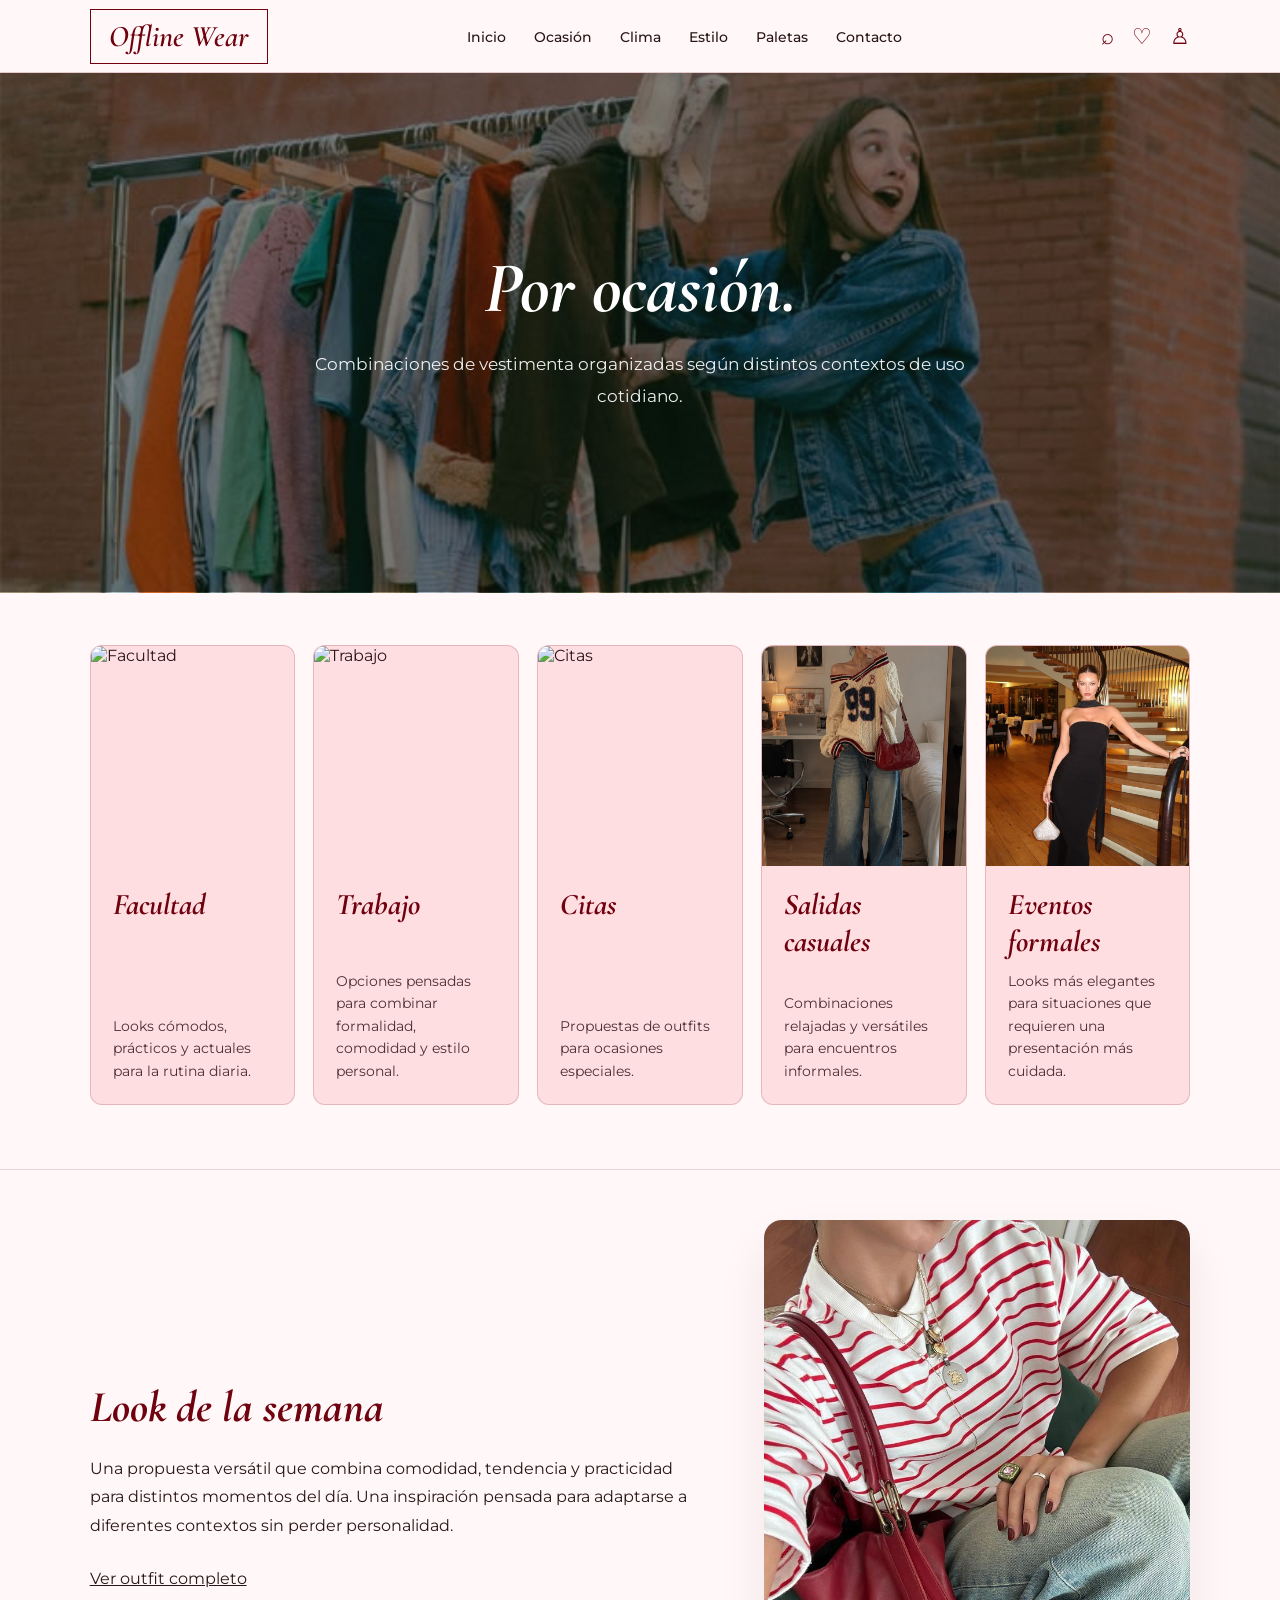
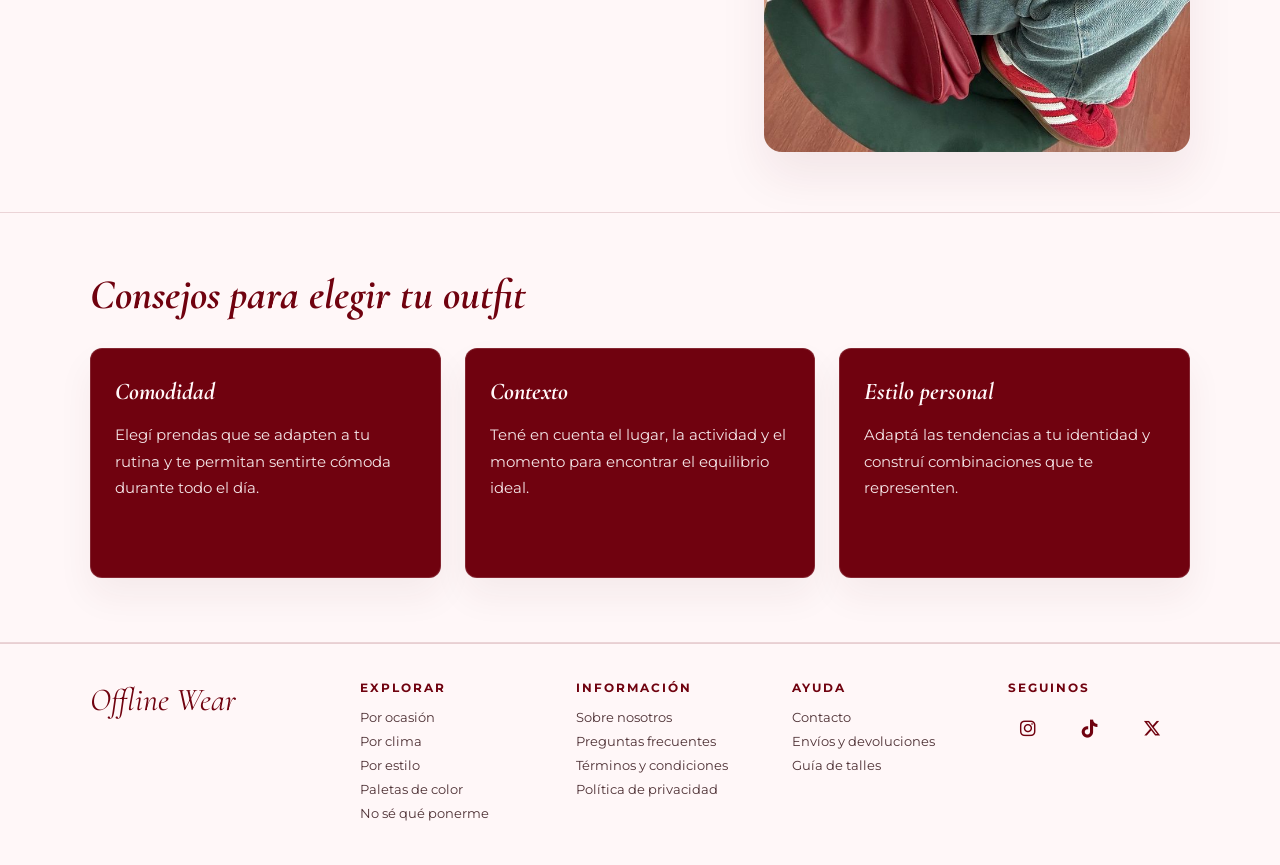
==== pages/ocasion.html @ 6c84d2c4 "proyecto integrador offline wear" ====
<!DOCTYPE html>
<html lang="es">
<head>
    <meta charset="UTF-8">
    <meta name="viewport" content="width=device-width, initial-scale=1.0">
    <title>Outfits por ocasión | Offline Wear</title>
    <link rel="stylesheet" href="https://cdnjs.cloudflare.com/ajax/libs/font-awesome/6.4.0/css/all.min.css">
    <link rel="stylesheet" href="../css/estilos-generales.css">
    <link rel="stylesheet" href="../css/ocasion.css">
</head>

<body>

    <header class="header">
        <div class="nav-principal">
            <div class="logo">Offline Wear</div>

            <nav>
                <ul>
                    <li><a href="../index.html">Inicio</a></li>
                    <li><a href="ocasion.html">Ocasión</a></li>
                    <li><a href="clima.html">Clima</a></li>
                    <li><a href="estilo.html">Estilo</a></li>
                    <li><a href="paletas.html">Paletas</a></li>
                    <li><a href="contacto.html">Contacto</a></li>
                </ul>
            </nav>

            <div class="iconos">
                <span>⌕</span>
                <span>♡</span>
                <span>♙</span>
            </div>
        </div>
    </header>

    <main>
        <section class="pagina-hero">
            <div class="hero-contenido">
                <h1>Por ocasión.</h1>
                <p>Combinaciones de vestimenta organizadas según distintos contextos de uso cotidiano.</p>
            </div>
        </section>

        <section class="tarjetas-ocasion">
            <article>
                <div class="card-imagen">
                    <img src="../imagenes/facultad.jpg" alt="Facultad">
                </div>
                <h2>Facultad</h2>
                <p>Looks cómodos, prácticos y actuales para la rutina diaria.</p>
            </article>

            <article>
                <div class="card-imagen">
                    <img src="../imagenes/trabajo.jpg" alt="Trabajo">
                </div>
                <h2>Trabajo</h2>
                <p>Opciones pensadas para combinar formalidad, comodidad y estilo personal.</p>
            </article>

            <article>
                <div class="card-imagen">
                    <img src="../imagenes/citas.jpg" alt="Citas">
                </div>
                <h2>Citas</h2>
                <p>Propuestas de outfits para ocasiones especiales.</p>
            </article>

            <article>
                <div class="card-imagen">
                    <img src="../imagenes/salidascasuales.JPG" alt="Salidas casuales">
                </div>
                <h2>Salidas casuales</h2>
                <p>Combinaciones relajadas y versátiles para encuentros informales.</p>
            </article>

            <article>
                <div class="card-imagen">
                    <img src="../imagenes/eventosformales.JPG" alt="Eventos formales">
                </div>
                <h2>Eventos formales</h2>
                <p>Looks más elegantes para situaciones que requieren una presentación más cuidada.</p>
            </article>
        </section>

        <section class="inspiracion-destacada">
            <div class="inspiracion-contenido">
                <div class="destacada-texto">
                    <h2>Look de la semana</h2>
                    <p>Una propuesta versátil que combina comodidad, tendencia y practicidad para distintos momentos del día. Una inspiración pensada para adaptarse a diferentes contextos sin perder personalidad.</p>
                    <a href="#" class="boton">Ver outfit completo</a>
                </div>
                <div class="destacada-imagen">
                    <img src="../imagenes/lookdelasemana.JPG" alt="Look de la semana">
                </div>
            </div>
        </section>

        <section class="consejos-outfit">
            <h2>Consejos para elegir tu outfit</h2>
            <div class="grid-consejos">
                <article>
                    <h3>Comodidad</h3>
                    <p>Elegí prendas que se adapten a tu rutina y te permitan sentirte cómoda durante todo el día.</p>
                </article>
                <article>
                    <h3>Contexto</h3>
                    <p>Tené en cuenta el lugar, la actividad y el momento para encontrar el equilibrio ideal.</p>
                </article>
                <article>
                    <h3>Estilo personal</h3>
                    <p>Adaptá las tendencias a tu identidad y construí combinaciones que te representen.</p>
                </article>
            </div>
        </section>
    </main>

    <footer class="footer-completo">
        <div class="footer-logo">Offline Wear</div>

        <div class="footer-columna">
            <h3>Explorar</h3>
            <a href="ocasion.html">Por ocasión</a>
            <a href="clima.html">Por clima</a>
            <a href="estilo.html">Por estilo</a>
            <a href="paletas.html">Paletas de color</a>
            <a href="no-se-que-ponerme.html">No sé qué ponerme</a>
        </div>

        <div class="footer-columna">
            <h3>Información</h3>
            <a href="../index.html#filosofia">Sobre nosotros</a>
            <a href="#">Preguntas frecuentes</a>
            <a href="#">Términos y condiciones</a>
            <a href="#">Política de privacidad</a>
        </div>

        <div class="footer-columna">
            <h3>Ayuda</h3>
            <a href="contacto.html">Contacto</a>
            <a href="#">Envíos y devoluciones</a>
            <a href="#">Guía de talles</a>
        </div>

        <div class="footer-columna">
            <h3>Seguinos</h3>
            <div class="footer-redes">
                <a href="#" title="Instagram" aria-label="Instagram">
                    <i class="fab fa-instagram"></i>
                </a>
                <a href="#" title="TikTok" aria-label="TikTok">
                    <i class="fab fa-tiktok"></i>
                </a>
                <a href="#" title="X (Twitter)" aria-label="X (Twitter)">
                    <i class="fab fa-x-twitter"></i>
                </a>
            </div>
        </div>
            </div>
        </div>
    </footer>

</body>
</html>
---- css/estilos-generales.css ----
@import url('https://fonts.googleapis.com/css2?family=Cormorant+Garamond:ital,wght@0,400;0,600;1,500;1,600&family=Montserrat:wght@300;400;500;600;700&display=swap');

:root {
    --rosewood: #70020f;
    --misty-rose: #ffdee2;
    --blush: #fff7f8;
    --text-dark: #2a1618;
    --text-soft: #4d3034;
    --border: rgba(112, 2, 15, 0.18);
    --border-soft: rgba(112, 2, 15, 0.14);
}

* {
    margin: 0;
    padding: 0;
    box-sizing: border-box;
}

body {
    font-family: 'Montserrat', Arial, sans-serif;
    background-color: var(--misty-rose);
    color: var(--text-dark);
}

img {
    max-width: 100%;
    display: block;
}

a {
    color: inherit;
}

.subtitulo {
    text-transform: uppercase;
    letter-spacing: 3px;
    font-size: 13px;
    font-weight: 600;
    color: var(--rosewood);
    margin-bottom: 8px;
}

.header {
    background-color: var(--blush);
    border-bottom: 1px solid var(--border);
}

.nav-principal {
    min-height: 72px;
    padding: 0 7%;
    display: flex;
    align-items: center;
    justify-content: space-between;
    gap: 24px;
}

.logo {
    font-family: 'Cormorant Garamond', Georgia, serif;
    font-style: italic;
    font-size: 30px;
    font-weight: 600;
    color: var(--rosewood);
    border: 1px solid var(--rosewood);
    padding: 8px 18px;
    text-decoration: none;
}

nav ul {
    list-style: none;
    display: flex;
    align-items: center;
    gap: 28px;
}

nav a {
    color: var(--text-dark);
    text-decoration: none;
    font-size: 14px;
    font-weight: 500;
}

nav a:hover {
    color: var(--rosewood);
}

.iconos {
    display: flex;
    gap: 18px;
    color: var(--rosewood);
    font-size: 22px;
}

.footer-completo {
    background-color: var(--blush);
    color: var(--text-dark);
    padding: 36px 7%;
    display: grid;
    grid-template-columns: 1.3fr repeat(4, 1fr);
    gap: 34px;
    border-top: 1px solid rgba(112, 2, 15, 0.16);
}

.footer-logo {
    font-family: 'Cormorant Garamond', Georgia, serif;
    font-style: italic;
    font-size: 32px;
    color: var(--rosewood);
}

.footer-columna h3 {
    text-transform: uppercase;
    letter-spacing: 2px;
    font-size: 12px;
    color: var(--rosewood);
    margin-bottom: 14px;
}

.footer-columna a {
    display: block;
    color: var(--text-soft);
    text-decoration: none;
    font-size: 13px;
    margin-bottom: 8px;
}

.footer-columna a:hover {
    color: var(--rosewood);
}

.footer-redes {
    display: flex;
    gap: 22px;
}

.footer-redes a {
    width: 40px;
    height: 40px;
    display: flex;
    align-items: center;
    justify-content: center;
    color: var(--rosewood);
    text-decoration: none;
    font-size: 18px;
    transition: color 0.28s ease, transform 0.28s ease;
}

.footer-redes a:hover {
    color: rgba(112, 2, 15, 0.7);
    transform: translateY(-3px);
}

@media (max-width: 900px) {
    .nav-principal {
        flex-direction: column;
        padding: 22px 6%;
    }

    nav ul {
        flex-wrap: wrap;
        justify-content: center;
        gap: 16px;
    }

    .iconos {
        display: none;
    }

    .footer-completo {
        grid-template-columns: 1fr 1fr;
    }
}

@media (max-width: 600px) {
    .footer-completo {
        grid-template-columns: 1fr;
    }
}
---- css/ocasion.css ----
.pagina-hero {
    position: relative;
    min-height: 520px;
    display: flex;
    align-items: center;
    justify-content: center;
    text-align: center;
    padding: 100px 7% 100px;
    background-image: linear-gradient(rgba(11, 10, 13, 0.44), rgba(11, 10, 13, 0.44)), url("../imagenes/hero-ocasion.JPG");
    background-size: cover;
    background-position: center;
    background-repeat: no-repeat;
    border-bottom: 1px solid rgba(255, 255, 255, 0.12);
    color: #ffffff;
}

.pagina-hero .hero-contenido {
    max-width: 760px;
    z-index: 1;
}

.pagina-hero h1 {
    font-family: 'Cormorant Garamond', Georgia, serif;
    font-style: italic;
    font-size: clamp(48px, 6vw, 72px);
    line-height: 1.02;
    color: #fff;
    margin-bottom: 22px;
}

.pagina-hero p {
    max-width: 680px;
    margin: 0 auto;
    font-size: 17px;
    line-height: 1.9;
    color: rgba(255, 255, 255, 0.92);
}

.tarjetas-ocasion {
    background-color: var(--blush);
    padding: 52px 7% 64px;
    display: grid;
    grid-template-columns: repeat(5, 1fr);
    gap: 18px;
    border-bottom: 1px solid var(--border-soft);
}

.tarjetas-ocasion article {
    min-height: auto;
    padding: 0;
    background-color: var(--misty-rose);
    border: 1px solid var(--border);
    border-radius: 12px;
    overflow: hidden;
    display: grid;
    grid-template-rows: auto 1fr;
}

.card-imagen {
    overflow: hidden;
}

.card-imagen img {
    width: 100%;
    height: 220px;
    object-fit: cover;
    display: block;
    transition: transform 0.45s ease;
}

.tarjetas-ocasion article:hover .card-imagen img {
    transform: scale(1.04);
}

.tarjetas-ocasion h2 {
    font-family: 'Cormorant Garamond', Georgia, serif;
    font-style: italic;
    font-size: 30px;
    color: var(--rosewood);
    margin: 20px 22px 10px;
}

.tarjetas-ocasion p {
    font-size: 14px;
    line-height: 1.6;
    color: var(--text-soft);
    margin: 0 22px 22px;
}

.inspiracion-destacada {
    background-color: var(--blush);
    padding: 50px 7% 60px;
    border-bottom: 1px solid var(--border-soft);
}

.inspiracion-contenido {
    display: grid;
    grid-template-columns: 1.2fr 0.8fr;
    gap: 36px;
    align-items: center;
    max-width: 1200px;
    margin: 0 auto;
}

.destacada-texto h2 {
    font-family: 'Cormorant Garamond', Georgia, serif;
    font-style: italic;
    font-size: 44px;
    color: var(--rosewood);
    margin-bottom: 24px;
    line-height: 1.05;
}

.destacada-texto p {
    font-size: 16px;
    line-height: 1.8;
    color: var(--text-dark);
    margin-bottom: 28px;
    max-width: 620px;
}

.destacada-imagen {
    overflow: hidden;
    border-radius: 18px;
    min-height: 340px;
    box-shadow: 0 24px 48px rgba(86, 29, 39, 0.08);
}

.destacada-imagen img {
    width: 100%;
    height: 100%;
    object-fit: cover;
    display: block;
}

.consejos-outfit {
    padding: 56px 7% 64px;
    background-color: var(--blush);
    border-bottom: 1px solid var(--border-soft);
}

.consejos-outfit h2 {
    font-family: 'Cormorant Garamond', Georgia, serif;
    font-style: italic;
    font-size: 42px;
    color: var(--rosewood);
    margin-bottom: 28px;
}

.grid-consejos {
    display: grid;
    grid-template-columns: repeat(3, 1fr);
    gap: 24px;
}

.grid-consejos article {
    padding: 28px 24px;
    background-color: var(--rosewood);
    border: 1px solid rgba(255, 255, 255, 0.14);
    border-radius: 12px;
    box-shadow: 0 18px 36px rgba(86, 29, 39, 0.06);
    min-height: 230px;
}

.grid-consejos h3 {
    font-family: 'Cormorant Garamond', Georgia, serif;
    font-style: italic;
    font-size: 24px;
    color: var(--blush);
    margin-bottom: 16px;
}

.grid-consejos p {
    font-size: 15px;
    line-height: 1.75;
    color: rgba(255, 247, 248, 0.92);
}

@media (max-width: 900px) {
    .inspiracion-contenido {
        grid-template-columns: 1fr;
    }

    .grid-consejos {
        grid-template-columns: 1fr 1fr;
    }

    .destacada-texto h2 {
        font-size: 38px;
    }
}

@media (max-width: 600px) {
    .inspiracion-destacada {
        padding: 42px 6% 50px;
    }

    .consejos-outfit {
        padding: 44px 6% 52px;
    }

    .destacada-texto h2 {
        font-size: 32px;
    }

    .grid-consejos {
        grid-template-columns: 1fr;
    }

    .destacada-imagen {
        min-height: 260px;
    }
}

@media (max-width: 900px) {
    .pagina-hero h1 {
        font-size: 52px;
    }

    .tarjetas-ocasion {
        grid-template-columns: 1fr 1fr;
    }
}

@media (max-width: 600px) {
    .pagina-hero {
        padding: 54px 6% 42px;
    }

    .pagina-hero h1 {
        font-size: 42px;
    }

    .tarjetas-ocasion {
        grid-template-columns: 1fr;
        padding: 40px 6% 52px;
    }
}
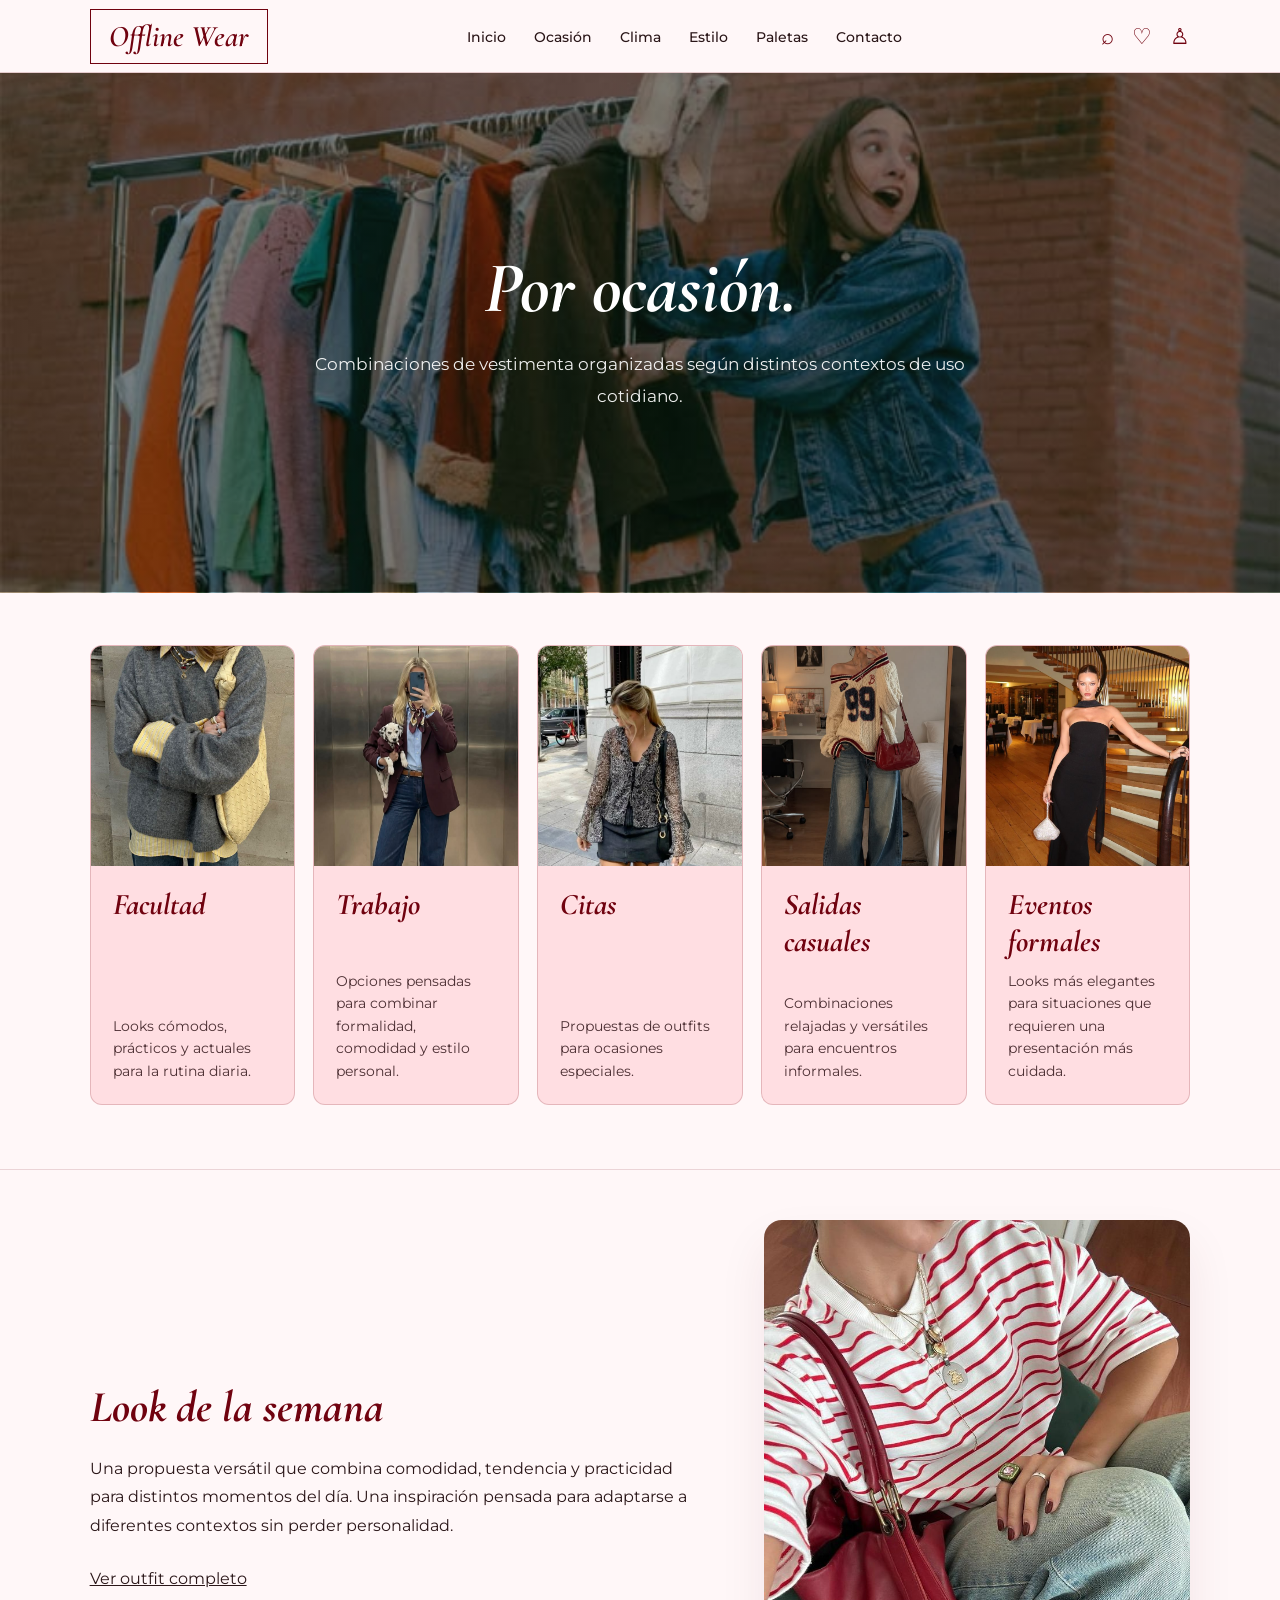
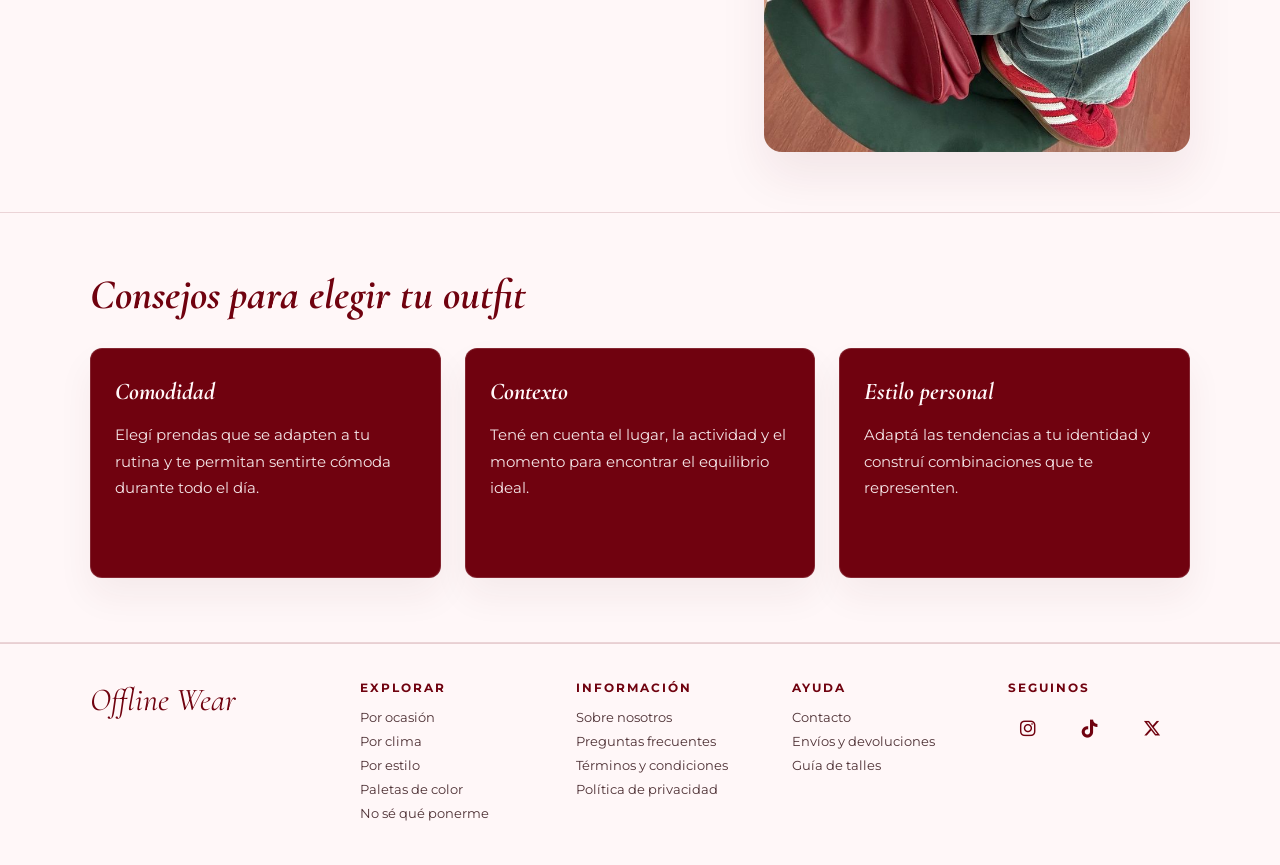
==== commit 29d9efca: "Update image file extensions from .jpg to .JPG" ====
--- a/pages/ocasion.html
+++ b/pages/ocasion.html
@@ -45,7 +45,7 @@
         <section class="tarjetas-ocasion">
             <article>
                 <div class="card-imagen">
-                    <img src="../imagenes/facultad.jpg" alt="Facultad">
+                    <img src="../imagenes/facultad.JPG" alt="Facultad">
                 </div>
                 <h2>Facultad</h2>
                 <p>Looks cómodos, prácticos y actuales para la rutina diaria.</p>
@@ -53,7 +53,7 @@
 
             <article>
                 <div class="card-imagen">
-                    <img src="../imagenes/trabajo.jpg" alt="Trabajo">
+                    <img src="../imagenes/trabajo.JPG" alt="Trabajo">
                 </div>
                 <h2>Trabajo</h2>
                 <p>Opciones pensadas para combinar formalidad, comodidad y estilo personal.</p>
@@ -61,7 +61,7 @@
 
             <article>
                 <div class="card-imagen">
-                    <img src="../imagenes/citas.jpg" alt="Citas">
+                    <img src="../imagenes/citas.JPG" alt="Citas">
                 </div>
                 <h2>Citas</h2>
                 <p>Propuestas de outfits para ocasiones especiales.</p>
